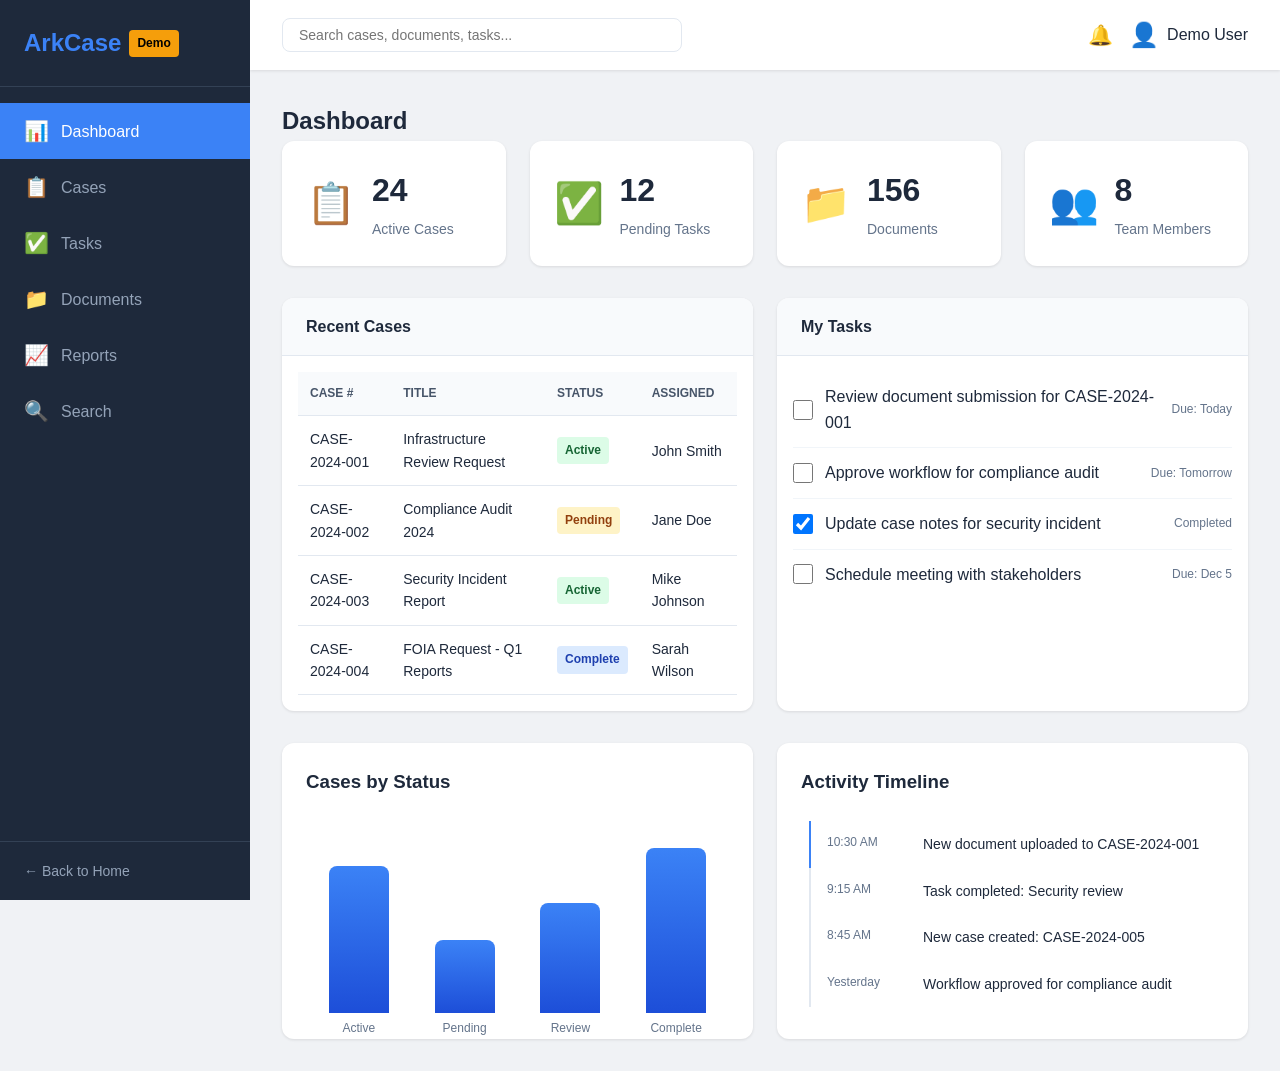
==== netlify-site/demo/index.html @ b44cf5bc "Add interactive demo dashboard, documentation, and enhanced functionality Co-authored-by: bruhdev129" ====
<!DOCTYPE html>
<html lang="en">
<head>
    <meta charset="UTF-8">
    <meta name="viewport" content="width=device-width, initial-scale=1.0">
    <meta name="description" content="ArkCase Demo - Interactive Case Management Dashboard">
    <title>ArkCase Demo - Dashboard</title>
    <link rel="stylesheet" href="../css/style.css">
    <link rel="stylesheet" href="../css/demo.css">
</head>
<body class="demo-body">
    <div class="demo-layout">
        <!-- Sidebar -->
        <aside class="demo-sidebar">
            <div class="sidebar-header">
                <h1>ArkCase</h1>
                <span class="demo-badge">Demo</span>
            </div>
            <nav class="sidebar-nav">
                <a href="#" class="nav-item active" data-section="dashboard">
                    <span class="nav-icon">📊</span>
                    <span>Dashboard</span>
                </a>
                <a href="#" class="nav-item" data-section="cases">
                    <span class="nav-icon">📋</span>
                    <span>Cases</span>
                </a>
                <a href="#" class="nav-item" data-section="tasks">
                    <span class="nav-icon">✅</span>
                    <span>Tasks</span>
                </a>
                <a href="#" class="nav-item" data-section="documents">
                    <span class="nav-icon">📁</span>
                    <span>Documents</span>
                </a>
                <a href="#" class="nav-item" data-section="reports">
                    <span class="nav-icon">📈</span>
                    <span>Reports</span>
                </a>
                <a href="#" class="nav-item" data-section="search">
                    <span class="nav-icon">🔍</span>
                    <span>Search</span>
                </a>
            </nav>
            <div class="sidebar-footer">
                <a href="../" class="back-link">← Back to Home</a>
            </div>
        </aside>

        <!-- Main Content -->
        <main class="demo-main">
            <header class="demo-header">
                <div class="header-search">
                    <input type="text" placeholder="Search cases, documents, tasks..." id="globalSearch">
                </div>
                <div class="header-user">
                    <span class="notification-icon">🔔</span>
                    <div class="user-menu">
                        <span class="user-avatar">👤</span>
                        <span class="user-name">Demo User</span>
                    </div>
                </div>
            </header>

            <div class="demo-content">
                <!-- Dashboard Section -->
                <section id="dashboard" class="content-section active">
                    <h2>Dashboard</h2>
                    <div class="dashboard-stats">
                        <div class="stat-card">
                            <div class="stat-icon">📋</div>
                            <div class="stat-info">
                                <span class="stat-value">24</span>
                                <span class="stat-label">Active Cases</span>
                            </div>
                        </div>
                        <div class="stat-card">
                            <div class="stat-icon">✅</div>
                            <div class="stat-info">
                                <span class="stat-value">12</span>
                                <span class="stat-label">Pending Tasks</span>
                            </div>
                        </div>
                        <div class="stat-card">
                            <div class="stat-icon">📁</div>
                            <div class="stat-info">
                                <span class="stat-value">156</span>
                                <span class="stat-label">Documents</span>
                            </div>
                        </div>
                        <div class="stat-card">
                            <div class="stat-icon">👥</div>
                            <div class="stat-info">
                                <span class="stat-value">8</span>
                                <span class="stat-label">Team Members</span>
                            </div>
                        </div>
                    </div>

                    <div class="dashboard-widgets">
                        <div class="widget">
                            <h3>Recent Cases</h3>
                            <div class="widget-content">
                                <table class="data-table">
                                    <thead>
                                        <tr>
                                            <th>Case #</th>
                                            <th>Title</th>
                                            <th>Status</th>
                                            <th>Assigned</th>
                                        </tr>
                                    </thead>
                                    <tbody>
                                        <tr>
                                            <td>CASE-2024-001</td>
                                            <td>Infrastructure Review Request</td>
                                            <td><span class="status status-active">Active</span></td>
                                            <td>John Smith</td>
                                        </tr>
                                        <tr>
                                            <td>CASE-2024-002</td>
                                            <td>Compliance Audit 2024</td>
                                            <td><span class="status status-pending">Pending</span></td>
                                            <td>Jane Doe</td>
                                        </tr>
                                        <tr>
                                            <td>CASE-2024-003</td>
                                            <td>Security Incident Report</td>
                                            <td><span class="status status-active">Active</span></td>
                                            <td>Mike Johnson</td>
                                        </tr>
                                        <tr>
                                            <td>CASE-2024-004</td>
                                            <td>FOIA Request - Q1 Reports</td>
                                            <td><span class="status status-complete">Complete</span></td>
                                            <td>Sarah Wilson</td>
                                        </tr>
                                    </tbody>
                                </table>
                            </div>
                        </div>

                        <div class="widget">
                            <h3>My Tasks</h3>
                            <div class="widget-content">
                                <ul class="task-list">
                                    <li class="task-item">
                                        <input type="checkbox" id="task1">
                                        <label for="task1">Review document submission for CASE-2024-001</label>
                                        <span class="task-due">Due: Today</span>
                                    </li>
                                    <li class="task-item">
                                        <input type="checkbox" id="task2">
                                        <label for="task2">Approve workflow for compliance audit</label>
                                        <span class="task-due">Due: Tomorrow</span>
                                    </li>
                                    <li class="task-item">
                                        <input type="checkbox" id="task3" checked>
                                        <label for="task3">Update case notes for security incident</label>
                                        <span class="task-due">Completed</span>
                                    </li>
                                    <li class="task-item">
                                        <input type="checkbox" id="task4">
                                        <label for="task4">Schedule meeting with stakeholders</label>
                                        <span class="task-due">Due: Dec 5</span>
                                    </li>
                                </ul>
                            </div>
                        </div>
                    </div>

                    <div class="dashboard-charts">
                        <div class="chart-widget">
                            <h3>Cases by Status</h3>
                            <div class="chart-placeholder">
                                <div class="bar-chart">
                                    <div class="bar" style="height: 80%;" title="Active: 24">
                                        <span class="bar-label">Active</span>
                                    </div>
                                    <div class="bar" style="height: 40%;" title="Pending: 12">
                                        <span class="bar-label">Pending</span>
                                    </div>
                                    <div class="bar" style="height: 60%;" title="Review: 18">
                                        <span class="bar-label">Review</span>
                                    </div>
                                    <div class="bar" style="height: 90%;" title="Complete: 45">
                                        <span class="bar-label">Complete</span>
                                    </div>
                                </div>
                            </div>
                        </div>
                        <div class="chart-widget">
                            <h3>Activity Timeline</h3>
                            <div class="timeline">
                                <div class="timeline-item">
                                    <span class="timeline-time">10:30 AM</span>
                                    <span class="timeline-event">New document uploaded to CASE-2024-001</span>
                                </div>
                                <div class="timeline-item">
                                    <span class="timeline-time">9:15 AM</span>
                                    <span class="timeline-event">Task completed: Security review</span>
                                </div>
                                <div class="timeline-item">
                                    <span class="timeline-time">8:45 AM</span>
                                    <span class="timeline-event">New case created: CASE-2024-005</span>
                                </div>
                                <div class="timeline-item">
                                    <span class="timeline-time">Yesterday</span>
                                    <span class="timeline-event">Workflow approved for compliance audit</span>
                                </div>
                            </div>
                        </div>
                    </div>
                </section>

                <!-- Cases Section -->
                <section id="cases" class="content-section">
                    <div class="section-header">
                        <h2>Cases</h2>
                        <button class="btn btn-primary" onclick="showModal('newCase')">+ New Case</button>
                    </div>
                    <div class="filters">
                        <select id="statusFilter">
                            <option value="">All Statuses</option>
                            <option value="active">Active</option>
                            <option value="pending">Pending</option>
                            <option value="complete">Complete</option>
                        </select>
                        <select id="assigneeFilter">
                            <option value="">All Assignees</option>
                            <option value="john">John Smith</option>
                            <option value="jane">Jane Doe</option>
                            <option value="mike">Mike Johnson</option>
                        </select>
                        <input type="date" id="dateFilter" placeholder="Filter by date">
                    </div>
                    <table class="data-table full-width">
                        <thead>
                            <tr>
                                <th>Case #</th>
                                <th>Title</th>
                                <th>Type</th>
                                <th>Status</th>
                                <th>Priority</th>
                                <th>Assigned To</th>
                                <th>Created</th>
                                <th>Actions</th>
                            </tr>
                        </thead>
                        <tbody>
                            <tr>
                                <td><a href="#" class="case-link">CASE-2024-001</a></td>
                                <td>Infrastructure Review Request</td>
                                <td>IT Request</td>
                                <td><span class="status status-active">Active</span></td>
                                <td><span class="priority priority-high">High</span></td>
                                <td>John Smith</td>
                                <td>Nov 15, 2024</td>
                                <td>
                                    <button class="btn-icon" title="View">👁️</button>
                                    <button class="btn-icon" title="Edit">✏️</button>
                                </td>
                            </tr>
                            <tr>
                                <td><a href="#" class="case-link">CASE-2024-002</a></td>
                                <td>Compliance Audit 2024</td>
                                <td>Audit</td>
                                <td><span class="status status-pending">Pending</span></td>
                                <td><span class="priority priority-medium">Medium</span></td>
                                <td>Jane Doe</td>
                                <td>Nov 18, 2024</td>
                                <td>
                                    <button class="btn-icon" title="View">👁️</button>
                                    <button class="btn-icon" title="Edit">✏️</button>
                                </td>
                            </tr>
                            <tr>
                                <td><a href="#" class="case-link">CASE-2024-003</a></td>
                                <td>Security Incident Report</td>
                                <td>Incident</td>
                                <td><span class="status status-active">Active</span></td>
                                <td><span class="priority priority-critical">Critical</span></td>
                                <td>Mike Johnson</td>
                                <td>Nov 20, 2024</td>
                                <td>
                                    <button class="btn-icon" title="View">👁️</button>
                                    <button class="btn-icon" title="Edit">✏️</button>
                                </td>
                            </tr>
                            <tr>
                                <td><a href="#" class="case-link">CASE-2024-004</a></td>
                                <td>FOIA Request - Q1 Reports</td>
                                <td>FOIA</td>
                                <td><span class="status status-complete">Complete</span></td>
                                <td><span class="priority priority-low">Low</span></td>
                                <td>Sarah Wilson</td>
                                <td>Nov 10, 2024</td>
                                <td>
                                    <button class="btn-icon" title="View">👁️</button>
                                    <button class="btn-icon" title="Edit">✏️</button>
                                </td>
                            </tr>
                            <tr>
                                <td><a href="#" class="case-link">CASE-2024-005</a></td>
                                <td>Budget Review Process</td>
                                <td>Finance</td>
                                <td><span class="status status-active">Active</span></td>
                                <td><span class="priority priority-medium">Medium</span></td>
                                <td>John Smith</td>
                                <td>Nov 25, 2024</td>
                                <td>
                                    <button class="btn-icon" title="View">👁️</button>
                                    <button class="btn-icon" title="Edit">✏️</button>
                                </td>
                            </tr>
                        </tbody>
                    </table>
                    <div class="pagination">
                        <button class="btn-pagination" disabled>&lt; Previous</button>
                        <span class="page-info">Page 1 of 3</span>
                        <button class="btn-pagination">Next &gt;</button>
                    </div>
                </section>

                <!-- Tasks Section -->
                <section id="tasks" class="content-section">
                    <div class="section-header">
                        <h2>Tasks</h2>
                        <button class="btn btn-primary" onclick="showModal('newTask')">+ New Task</button>
                    </div>
                    <div class="task-board">
                        <div class="task-column">
                            <h3>To Do</h3>
                            <div class="task-cards">
                                <div class="task-card" draggable="true">
                                    <div class="task-card-header">
                                        <span class="priority priority-high">High</span>
                                    </div>
                                    <h4>Review document submission</h4>
                                    <p>CASE-2024-001</p>
                                    <div class="task-card-footer">
                                        <span>Due: Today</span>
                                        <span class="assignee">👤 JS</span>
                                    </div>
                                </div>
                                <div class="task-card" draggable="true">
                                    <div class="task-card-header">
                                        <span class="priority priority-medium">Medium</span>
                                    </div>
                                    <h4>Approve workflow</h4>
                                    <p>CASE-2024-002</p>
                                    <div class="task-card-footer">
                                        <span>Due: Tomorrow</span>
                                        <span class="assignee">👤 JD</span>
                                    </div>
                                </div>
                            </div>
                        </div>
                        <div class="task-column">
                            <h3>In Progress</h3>
                            <div class="task-cards">
                                <div class="task-card" draggable="true">
                                    <div class="task-card-header">
                                        <span class="priority priority-critical">Critical</span>
                                    </div>
                                    <h4>Investigate security incident</h4>
                                    <p>CASE-2024-003</p>
                                    <div class="task-card-footer">
                                        <span>Due: Nov 30</span>
                                        <span class="assignee">👤 MJ</span>
                                    </div>
                                </div>
                            </div>
                        </div>
                        <div class="task-column">
                            <h3>Review</h3>
                            <div class="task-cards">
                                <div class="task-card" draggable="true">
                                    <div class="task-card-header">
                                        <span class="priority priority-low">Low</span>
                                    </div>
                                    <h4>Update documentation</h4>
                                    <p>CASE-2024-004</p>
                                    <div class="task-card-footer">
                                        <span>Due: Dec 5</span>
                                        <span class="assignee">👤 SW</span>
                                    </div>
                                </div>
                            </div>
                        </div>
                        <div class="task-column">
                            <h3>Done</h3>
                            <div class="task-cards">
                                <div class="task-card completed" draggable="true">
                                    <div class="task-card-header">
                                        <span class="priority priority-medium">Medium</span>
                                    </div>
                                    <h4>Initial case assessment</h4>
                                    <p>CASE-2024-001</p>
                                    <div class="task-card-footer">
                                        <span>Completed</span>
                                        <span class="assignee">👤 JS</span>
                                    </div>
                                </div>
                            </div>
                        </div>
                    </div>
                </section>

                <!-- Documents Section -->
                <section id="documents" class="content-section">
                    <div class="section-header">
                        <h2>Documents</h2>
                        <button class="btn btn-primary" onclick="showModal('uploadDoc')">📤 Upload</button>
                    </div>
                    <div class="document-browser">
                        <div class="folder-tree">
                            <h3>Folders</h3>
                            <ul class="tree">
                                <li class="folder open">
                                    <span>📁 Cases</span>
                                    <ul>
                                        <li class="folder">
                                            <span>📁 CASE-2024-001</span>
                                        </li>
                                        <li class="folder">
                                            <span>📁 CASE-2024-002</span>
                                        </li>
                                        <li class="folder">
                                            <span>📁 CASE-2024-003</span>
                                        </li>
                                    </ul>
                                </li>
                                <li class="folder">
                                    <span>📁 Templates</span>
                                </li>
                                <li class="folder">
                                    <span>📁 Reports</span>
                                </li>
                                <li class="folder">
                                    <span>📁 Archives</span>
                                </li>
                            </ul>
                        </div>
                        <div class="document-list">
                            <table class="data-table">
                                <thead>
                                    <tr>
                                        <th>Name</th>
                                        <th>Type</th>
                                        <th>Size</th>
                                        <th>Modified</th>
                                        <th>Actions</th>
                                    </tr>
                                </thead>
                                <tbody>
                                    <tr>
                                        <td>📄 Infrastructure_Review_Report.pdf</td>
                                        <td>PDF</td>
                                        <td>2.4 MB</td>
                                        <td>Nov 28, 2024</td>
                                        <td>
                                            <button class="btn-icon" title="Download">⬇️</button>
                                            <button class="btn-icon" title="Preview">👁️</button>
                                        </td>
                                    </tr>
                                    <tr>
                                        <td>📄 Compliance_Checklist.xlsx</td>
                                        <td>Excel</td>
                                        <td>156 KB</td>
                                        <td>Nov 25, 2024</td>
                                        <td>
                                            <button class="btn-icon" title="Download">⬇️</button>
                                            <button class="btn-icon" title="Preview">👁️</button>
                                        </td>
                                    </tr>
                                    <tr>
                                        <td>📄 Security_Incident_Notes.docx</td>
                                        <td>Word</td>
                                        <td>89 KB</td>
                                        <td>Nov 22, 2024</td>
                                        <td>
                                            <button class="btn-icon" title="Download">⬇️</button>
                                            <button class="btn-icon" title="Preview">👁️</button>
                                        </td>
                                    </tr>
                                    <tr>
                                        <td>📄 Meeting_Minutes_20241120.pdf</td>
                                        <td>PDF</td>
                                        <td>445 KB</td>
                                        <td>Nov 20, 2024</td>
                                        <td>
                                            <button class="btn-icon" title="Download">⬇️</button>
                                            <button class="btn-icon" title="Preview">👁️</button>
                                        </td>
                                    </tr>
                                </tbody>
                            </table>
                        </div>
                    </div>
                </section>

                <!-- Reports Section -->
                <section id="reports" class="content-section">
                    <div class="section-header">
                        <h2>Reports</h2>
                        <button class="btn btn-primary">📊 Generate Report</button>
                    </div>
                    <div class="reports-grid">
                        <div class="report-card">
                            <div class="report-icon">📊</div>
                            <h3>Case Summary Report</h3>
                            <p>Overview of all cases by status, type, and assignee</p>
                            <button class="btn btn-secondary">View Report</button>
                        </div>
                        <div class="report-card">
                            <div class="report-icon">📈</div>
                            <h3>Performance Metrics</h3>
                            <p>Team performance and case resolution statistics</p>
                            <button class="btn btn-secondary">View Report</button>
                        </div>
                        <div class="report-card">
                            <div class="report-icon">📉</div>
                            <h3>Workflow Analytics</h3>
                            <p>Workflow completion times and bottleneck analysis</p>
                            <button class="btn btn-secondary">View Report</button>
                        </div>
                        <div class="report-card">
                            <div class="report-icon">📋</div>
                            <h3>Compliance Report</h3>
                            <p>Audit trails and compliance status overview</p>
                            <button class="btn btn-secondary">View Report</button>
                        </div>
                    </div>
                </section>

                <!-- Search Section -->
                <section id="search" class="content-section">
                    <div class="section-header">
                        <h2>Advanced Search</h2>
                    </div>
                    <div class="search-form">
                        <div class="search-row">
                            <input type="text" placeholder="Enter search terms..." class="search-input-large" id="searchTerms">
                            <button class="btn btn-primary">🔍 Search</button>
                        </div>
                        <div class="search-filters">
                            <div class="filter-group">
                                <label>Search In:</label>
                                <label><input type="checkbox" checked> Cases</label>
                                <label><input type="checkbox" checked> Documents</label>
                                <label><input type="checkbox" checked> Tasks</label>
                                <label><input type="checkbox"> People</label>
                            </div>
                            <div class="filter-group">
                                <label>Date Range:</label>
                                <input type="date" id="searchDateFrom">
                                <span>to</span>
                                <input type="date" id="searchDateTo">
                            </div>
                        </div>
                    </div>
                    <div class="search-results">
                        <p class="search-hint">Enter search terms to find cases, documents, tasks, and more.</p>
                    </div>
                </section>
            </div>
        </main>
    </div>

    <!-- Modal -->
    <div id="modal" class="modal">
        <div class="modal-content">
            <div class="modal-header">
                <h3 id="modalTitle">New Case</h3>
                <button class="modal-close" onclick="closeModal()">&times;</button>
            </div>
            <div class="modal-body" id="modalBody">
                <!-- Dynamic content -->
            </div>
        </div>
    </div>

    <script src="../js/demo.js"></script>
</body>
</html>
---- netlify-site/css/style.css ----
/* ArkCase Demo Site Styles */

:root {
    --primary-color: #2563eb;
    --primary-dark: #1d4ed8;
    --secondary-color: #64748b;
    --text-color: #1e293b;
    --text-light: #64748b;
    --background: #ffffff;
    --background-alt: #f8fafc;
    --border-color: #e2e8f0;
    --success-color: #22c55e;
    --warning-color: #f59e0b;
}

* {
    margin: 0;
    padding: 0;
    box-sizing: border-box;
}

html {
    scroll-behavior: smooth;
}

body {
    font-family: -apple-system, BlinkMacSystemFont, 'Segoe UI', Roboto, Oxygen, Ubuntu, Cantarell, sans-serif;
    line-height: 1.6;
    color: var(--text-color);
    background: var(--background);
}

/* Header & Navigation */
.header {
    background: var(--background);
    border-bottom: 1px solid var(--border-color);
    position: sticky;
    top: 0;
    z-index: 100;
}

.nav {
    max-width: 1200px;
    margin: 0 auto;
    padding: 1rem 2rem;
    display: flex;
    justify-content: space-between;
    align-items: center;
}

.nav-brand h1 {
    font-size: 1.5rem;
    color: var(--primary-color);
}

.nav-links {
    display: flex;
    list-style: none;
    gap: 2rem;
}

.nav-links a {
    text-decoration: none;
    color: var(--text-color);
    font-weight: 500;
    transition: color 0.3s;
}

.nav-links a:hover {
    color: var(--primary-color);
}

/* Hero Section */
.hero {
    background: linear-gradient(135deg, #1e3a8a 0%, #3b82f6 100%);
    color: white;
    padding: 6rem 2rem;
    text-align: center;
}

.hero-content {
    max-width: 800px;
    margin: 0 auto;
}

.hero h2 {
    font-size: 2.5rem;
    margin-bottom: 1rem;
}

.hero p {
    font-size: 1.25rem;
    margin-bottom: 2rem;
    opacity: 0.9;
}

.hero-buttons {
    display: flex;
    gap: 1rem;
    justify-content: center;
    flex-wrap: wrap;
}

/* Buttons */
.btn {
    display: inline-block;
    padding: 0.75rem 1.5rem;
    border-radius: 0.5rem;
    text-decoration: none;
    font-weight: 600;
    transition: all 0.3s;
    cursor: pointer;
    border: none;
}

.btn-primary {
    background: white;
    color: var(--primary-color);
}

.btn-primary:hover {
    background: var(--background-alt);
    transform: translateY(-2px);
}

.btn-secondary {
    background: transparent;
    color: white;
    border: 2px solid white;
}

.btn-secondary:hover {
    background: rgba(255, 255, 255, 0.1);
}

/* Features Section */
.features {
    padding: 5rem 2rem;
    background: var(--background-alt);
}

.features h2 {
    text-align: center;
    font-size: 2rem;
    margin-bottom: 3rem;
}

.features-grid {
    display: grid;
    grid-template-columns: repeat(auto-fit, minmax(300px, 1fr));
    gap: 2rem;
    max-width: 1200px;
    margin: 0 auto;
}

.feature-card {
    background: var(--background);
    padding: 2rem;
    border-radius: 1rem;
    box-shadow: 0 4px 6px -1px rgba(0, 0, 0, 0.1);
    transition: transform 0.3s;
}

.feature-card:hover {
    transform: translateY(-5px);
}

.feature-icon {
    font-size: 2.5rem;
    margin-bottom: 1rem;
}

.feature-card h3 {
    font-size: 1.25rem;
    margin-bottom: 0.5rem;
    color: var(--text-color);
}

.feature-card p {
    color: var(--text-light);
}

/* Architecture Section */
.architecture {
    padding: 5rem 2rem;
}

.architecture h2 {
    text-align: center;
    font-size: 2rem;
    margin-bottom: 2rem;
}

.architecture-content {
    max-width: 800px;
    margin: 0 auto;
}

.tech-list {
    list-style: none;
    padding: 0;
}

.tech-list li {
    padding: 0.75rem 0;
    border-bottom: 1px solid var(--border-color);
}

.tech-list li:last-child {
    border-bottom: none;
}

/* Get Started Section */
.get-started {
    padding: 5rem 2rem;
    background: var(--background-alt);
}

.get-started h2 {
    text-align: center;
    font-size: 2rem;
    margin-bottom: 2rem;
}

.get-started-content {
    max-width: 900px;
    margin: 0 auto;
}

.info-box {
    background: #fef3c7;
    border: 1px solid #f59e0b;
    border-radius: 0.5rem;
    padding: 1.5rem;
    margin-bottom: 2rem;
}

.info-box h3 {
    color: #92400e;
    margin-bottom: 0.5rem;
}

.info-box ul {
    margin-left: 1.5rem;
    color: #78350f;
}

.setup-steps {
    background: var(--background);
    padding: 2rem;
    border-radius: 1rem;
    box-shadow: 0 4px 6px -1px rgba(0, 0, 0, 0.1);
}

.setup-steps h3 {
    margin-bottom: 1.5rem;
}

.step {
    margin-bottom: 2rem;
    padding-bottom: 2rem;
    border-bottom: 1px solid var(--border-color);
}

.step:last-child {
    margin-bottom: 0;
    padding-bottom: 0;
    border-bottom: none;
}

.step h4 {
    color: var(--primary-color);
    margin-bottom: 0.5rem;
}

pre {
    background: #1e293b;
    color: #e2e8f0;
    padding: 1rem;
    border-radius: 0.5rem;
    overflow-x: auto;
    margin-top: 1rem;
}

code {
    font-family: 'Fira Code', 'Monaco', 'Consolas', 'Courier New', Courier, monospace;
    font-size: 0.9rem;
}

/* Footer */
.footer {
    background: #1e293b;
    color: white;
    padding: 3rem 2rem 1rem;
}

.footer-content {
    max-width: 1200px;
    margin: 0 auto;
    display: grid;
    grid-template-columns: repeat(auto-fit, minmax(200px, 1fr));
    gap: 2rem;
}

.footer-section h4 {
    margin-bottom: 1rem;
    color: var(--primary-color);
}

.footer-section ul {
    list-style: none;
}

.footer-section ul li {
    margin-bottom: 0.5rem;
}

.footer-section a {
    color: #94a3b8;
    text-decoration: none;
    transition: color 0.3s;
}

.footer-section a:hover {
    color: white;
}

.footer-bottom {
    text-align: center;
    margin-top: 2rem;
    padding-top: 2rem;
    border-top: 1px solid #334155;
    color: #64748b;
}

/* Responsive Design */
@media (max-width: 768px) {
    .nav {
        flex-direction: column;
        gap: 1rem;
    }

    .nav-links {
        flex-wrap: wrap;
        justify-content: center;
        gap: 1rem;
    }

    .hero h2 {
        font-size: 1.75rem;
    }

    .hero p {
        font-size: 1rem;
    }

    .features-grid {
        grid-template-columns: 1fr;
    }
}
---- netlify-site/css/demo.css ----
/* Demo Dashboard Styles */

.demo-body {
    margin: 0;
    padding: 0;
    background: #f0f2f5;
}

.demo-layout {
    display: flex;
    min-height: 100vh;
}

/* Sidebar */
.demo-sidebar {
    width: 250px;
    background: #1e293b;
    color: white;
    display: flex;
    flex-direction: column;
    position: fixed;
    height: 100vh;
    z-index: 100;
}

.sidebar-header {
    padding: 1.5rem;
    display: flex;
    align-items: center;
    gap: 0.5rem;
    border-bottom: 1px solid #334155;
}

.sidebar-header h1 {
    font-size: 1.5rem;
    margin: 0;
    color: #3b82f6;
}

.demo-badge {
    background: #f59e0b;
    color: #000;
    padding: 0.25rem 0.5rem;
    border-radius: 0.25rem;
    font-size: 0.75rem;
    font-weight: 600;
}

.sidebar-nav {
    flex: 1;
    padding: 1rem 0;
}

.nav-item {
    display: flex;
    align-items: center;
    gap: 0.75rem;
    padding: 0.75rem 1.5rem;
    color: #94a3b8;
    text-decoration: none;
    transition: all 0.2s;
}

.nav-item:hover {
    background: #334155;
    color: white;
}

.nav-item.active {
    background: #3b82f6;
    color: white;
}

.nav-icon {
    font-size: 1.25rem;
}

.sidebar-footer {
    padding: 1rem 1.5rem;
    border-top: 1px solid #334155;
}

.back-link {
    color: #94a3b8;
    text-decoration: none;
    font-size: 0.875rem;
}

.back-link:hover {
    color: white;
}

/* Main Content */
.demo-main {
    flex: 1;
    margin-left: 250px;
    display: flex;
    flex-direction: column;
}

.demo-header {
    background: white;
    padding: 1rem 2rem;
    display: flex;
    justify-content: space-between;
    align-items: center;
    box-shadow: 0 1px 3px rgba(0, 0, 0, 0.1);
    position: sticky;
    top: 0;
    z-index: 50;
}

.header-search input {
    width: 400px;
    padding: 0.5rem 1rem;
    border: 1px solid #e2e8f0;
    border-radius: 0.5rem;
    font-size: 0.875rem;
}

.header-user {
    display: flex;
    align-items: center;
    gap: 1rem;
}

.notification-icon {
    font-size: 1.25rem;
    cursor: pointer;
}

.user-menu {
    display: flex;
    align-items: center;
    gap: 0.5rem;
    cursor: pointer;
}

.user-avatar {
    font-size: 1.5rem;
}

.demo-content {
    padding: 2rem;
    flex: 1;
}

/* Content Sections */
.content-section {
    display: none;
}

.content-section.active {
    display: block;
}

.section-header {
    display: flex;
    justify-content: space-between;
    align-items: center;
    margin-bottom: 1.5rem;
}

.section-header h2 {
    margin: 0;
    color: #1e293b;
}

/* Dashboard Stats */
.dashboard-stats {
    display: grid;
    grid-template-columns: repeat(auto-fit, minmax(200px, 1fr));
    gap: 1.5rem;
    margin-bottom: 2rem;
}

.stat-card {
    background: white;
    padding: 1.5rem;
    border-radius: 0.75rem;
    display: flex;
    align-items: center;
    gap: 1rem;
    box-shadow: 0 1px 3px rgba(0, 0, 0, 0.1);
}

.stat-icon {
    font-size: 2.5rem;
}

.stat-value {
    display: block;
    font-size: 2rem;
    font-weight: 700;
    color: #1e293b;
}

.stat-label {
    color: #64748b;
    font-size: 0.875rem;
}

/* Widgets */
.dashboard-widgets {
    display: grid;
    grid-template-columns: repeat(auto-fit, minmax(400px, 1fr));
    gap: 1.5rem;
    margin-bottom: 2rem;
}

.widget {
    background: white;
    border-radius: 0.75rem;
    box-shadow: 0 1px 3px rgba(0, 0, 0, 0.1);
    overflow: hidden;
}

.widget h3 {
    padding: 1rem 1.5rem;
    margin: 0;
    background: #f8fafc;
    border-bottom: 1px solid #e2e8f0;
    font-size: 1rem;
    color: #1e293b;
}

.widget-content {
    padding: 1rem;
}

/* Data Tables */
.data-table {
    width: 100%;
    border-collapse: collapse;
}

.data-table th,
.data-table td {
    padding: 0.75rem;
    text-align: left;
    border-bottom: 1px solid #e2e8f0;
}

.data-table th {
    background: #f8fafc;
    font-weight: 600;
    color: #475569;
    font-size: 0.75rem;
    text-transform: uppercase;
}

.data-table td {
    color: #1e293b;
    font-size: 0.875rem;
}

.data-table tr:hover {
    background: #f8fafc;
}

.full-width {
    width: 100%;
}

/* Status Badges */
.status {
    display: inline-block;
    padding: 0.25rem 0.5rem;
    border-radius: 0.25rem;
    font-size: 0.75rem;
    font-weight: 600;
}

.status-active {
    background: #dcfce7;
    color: #166534;
}

.status-pending {
    background: #fef3c7;
    color: #92400e;
}

.status-complete {
    background: #dbeafe;
    color: #1e40af;
}

/* Priority Badges */
.priority {
    display: inline-block;
    padding: 0.25rem 0.5rem;
    border-radius: 0.25rem;
    font-size: 0.75rem;
    font-weight: 600;
}

.priority-critical {
    background: #fee2e2;
    color: #991b1b;
}

.priority-high {
    background: #ffedd5;
    color: #9a3412;
}

.priority-medium {
    background: #fef3c7;
    color: #92400e;
}

.priority-low {
    background: #f0fdf4;
    color: #166534;
}

/* Task List */
.task-list {
    list-style: none;
    padding: 0;
    margin: 0;
}

.task-item {
    display: flex;
    align-items: center;
    gap: 0.75rem;
    padding: 0.75rem 0;
    border-bottom: 1px solid #f1f5f9;
}

.task-item:last-child {
    border-bottom: none;
}

.task-item input[type="checkbox"] {
    width: 1.25rem;
    height: 1.25rem;
}

.task-item label {
    flex: 1;
    color: #1e293b;
}

.task-due {
    font-size: 0.75rem;
    color: #64748b;
}

/* Charts */
.dashboard-charts {
    display: grid;
    grid-template-columns: repeat(auto-fit, minmax(400px, 1fr));
    gap: 1.5rem;
}

.chart-widget {
    background: white;
    border-radius: 0.75rem;
    box-shadow: 0 1px 3px rgba(0, 0, 0, 0.1);
    padding: 1.5rem;
}

.chart-widget h3 {
    margin: 0 0 1rem;
    color: #1e293b;
}

.bar-chart {
    display: flex;
    align-items: flex-end;
    justify-content: space-around;
    height: 200px;
    padding-top: 1rem;
}

.bar {
    width: 60px;
    background: linear-gradient(180deg, #3b82f6 0%, #1d4ed8 100%);
    border-radius: 0.5rem 0.5rem 0 0;
    position: relative;
    transition: height 0.3s;
}

.bar:hover {
    opacity: 0.8;
}

.bar-label {
    position: absolute;
    bottom: -25px;
    left: 50%;
    transform: translateX(-50%);
    font-size: 0.75rem;
    color: #64748b;
    white-space: nowrap;
}

/* Timeline */
.timeline {
    padding: 0.5rem 0;
}

.timeline-item {
    display: flex;
    gap: 1rem;
    padding: 0.75rem 0;
    border-left: 2px solid #e2e8f0;
    padding-left: 1rem;
    margin-left: 0.5rem;
}

.timeline-item:first-child {
    border-color: #3b82f6;
}

.timeline-time {
    color: #64748b;
    font-size: 0.75rem;
    min-width: 80px;
}

.timeline-event {
    color: #1e293b;
    font-size: 0.875rem;
}

/* Filters */
.filters {
    display: flex;
    gap: 1rem;
    margin-bottom: 1.5rem;
}

.filters select,
.filters input {
    padding: 0.5rem 1rem;
    border: 1px solid #e2e8f0;
    border-radius: 0.5rem;
    font-size: 0.875rem;
}

/* Pagination */
.pagination {
    display: flex;
    justify-content: center;
    align-items: center;
    gap: 1rem;
    margin-top: 1.5rem;
}

.btn-pagination {
    padding: 0.5rem 1rem;
    border: 1px solid #e2e8f0;
    background: white;
    border-radius: 0.5rem;
    cursor: pointer;
}

.btn-pagination:disabled {
    opacity: 0.5;
    cursor: not-allowed;
}

.page-info {
    color: #64748b;
    font-size: 0.875rem;
}

/* Task Board */
.task-board {
    display: grid;
    grid-template-columns: repeat(4, 1fr);
    gap: 1.5rem;
}

.task-column {
    background: #f1f5f9;
    border-radius: 0.75rem;
    padding: 1rem;
    min-height: 400px;
}

.task-column h3 {
    margin: 0 0 1rem;
    font-size: 0.875rem;
    color: #475569;
    text-transform: uppercase;
}

.task-cards {
    display: flex;
    flex-direction: column;
    gap: 0.75rem;
}

.task-card {
    background: white;
    border-radius: 0.5rem;
    padding: 1rem;
    box-shadow: 0 1px 3px rgba(0, 0, 0, 0.1);
    cursor: grab;
}

.task-card.completed {
    opacity: 0.6;
}

.task-card h4 {
    margin: 0.5rem 0;
    font-size: 0.875rem;
    color: #1e293b;
}

.task-card p {
    margin: 0;
    font-size: 0.75rem;
    color: #64748b;
}

.task-card-header {
    display: flex;
    justify-content: flex-end;
}

.task-card-footer {
    display: flex;
    justify-content: space-between;
    margin-top: 0.75rem;
    font-size: 0.75rem;
    color: #64748b;
}

.assignee {
    background: #e2e8f0;
    padding: 0.25rem 0.5rem;
    border-radius: 0.25rem;
}

/* Document Browser */
.document-browser {
    display: grid;
    grid-template-columns: 250px 1fr;
    gap: 1.5rem;
    background: white;
    border-radius: 0.75rem;
    box-shadow: 0 1px 3px rgba(0, 0, 0, 0.1);
    overflow: hidden;
}

.folder-tree {
    background: #f8fafc;
    padding: 1rem;
    border-right: 1px solid #e2e8f0;
}

.folder-tree h3 {
    margin: 0 0 1rem;
    font-size: 0.875rem;
    color: #475569;
}

.tree {
    list-style: none;
    padding: 0;
    margin: 0;
}

.tree ul {
    list-style: none;
    padding-left: 1.5rem;
    margin: 0;
}

.folder {
    padding: 0.5rem 0;
    cursor: pointer;
}

.folder span {
    display: block;
    padding: 0.25rem 0.5rem;
    border-radius: 0.25rem;
}

.folder span:hover {
    background: #e2e8f0;
}

.document-list {
    padding: 1rem;
}

/* Reports Grid */
.reports-grid {
    display: grid;
    grid-template-columns: repeat(auto-fit, minmax(280px, 1fr));
    gap: 1.5rem;
}

.report-card {
    background: white;
    border-radius: 0.75rem;
    padding: 2rem;
    box-shadow: 0 1px 3px rgba(0, 0, 0, 0.1);
    text-align: center;
}

.report-icon {
    font-size: 3rem;
    margin-bottom: 1rem;
}

.report-card h3 {
    margin: 0 0 0.5rem;
    color: #1e293b;
}

.report-card p {
    color: #64748b;
    margin-bottom: 1.5rem;
}

/* Search */
.search-form {
    background: white;
    padding: 1.5rem;
    border-radius: 0.75rem;
    box-shadow: 0 1px 3px rgba(0, 0, 0, 0.1);
    margin-bottom: 1.5rem;
}

.search-row {
    display: flex;
    gap: 1rem;
    margin-bottom: 1rem;
}

.search-input-large {
    flex: 1;
    padding: 0.75rem 1rem;
    border: 1px solid #e2e8f0;
    border-radius: 0.5rem;
    font-size: 1rem;
}

.search-filters {
    display: flex;
    flex-wrap: wrap;
    gap: 2rem;
}

.filter-group {
    display: flex;
    align-items: center;
    gap: 0.75rem;
}

.filter-group label {
    display: flex;
    align-items: center;
    gap: 0.25rem;
    color: #475569;
    font-size: 0.875rem;
}

.search-results {
    background: white;
    padding: 2rem;
    border-radius: 0.75rem;
    box-shadow: 0 1px 3px rgba(0, 0, 0, 0.1);
}

.search-hint {
    color: #64748b;
    text-align: center;
}

/* Modal */
.modal {
    display: none;
    position: fixed;
    top: 0;
    left: 0;
    width: 100%;
    height: 100%;
    background: rgba(0, 0, 0, 0.5);
    z-index: 1000;
    justify-content: center;
    align-items: center;
}

.modal.active {
    display: flex;
}

.modal-content {
    background: white;
    border-radius: 0.75rem;
    width: 90%;
    max-width: 500px;
    max-height: 90vh;
    overflow: auto;
}

.modal-header {
    display: flex;
    justify-content: space-between;
    align-items: center;
    padding: 1rem 1.5rem;
    border-bottom: 1px solid #e2e8f0;
}

.modal-header h3 {
    margin: 0;
}

.modal-close {
    background: none;
    border: none;
    font-size: 1.5rem;
    cursor: pointer;
    color: #64748b;
}

.modal-body {
    padding: 1.5rem;
}

/* Buttons */
.btn-icon {
    background: none;
    border: none;
    cursor: pointer;
    padding: 0.25rem;
    font-size: 1rem;
}

.case-link {
    color: #3b82f6;
    text-decoration: none;
}

.case-link:hover {
    text-decoration: underline;
}

/* Responsive */
@media (max-width: 1024px) {
    .task-board {
        grid-template-columns: repeat(2, 1fr);
    }
}

@media (max-width: 768px) {
    .demo-sidebar {
        width: 60px;
    }

    .sidebar-header h1,
    .nav-item span:not(.nav-icon),
    .sidebar-footer {
        display: none;
    }

    .demo-main {
        margin-left: 60px;
    }

    .header-search input {
        width: 200px;
    }

    .dashboard-widgets,
    .dashboard-charts {
        grid-template-columns: 1fr;
    }

    .task-board {
        grid-template-columns: 1fr;
    }

    .document-browser {
        grid-template-columns: 1fr;
    }

    .folder-tree {
        display: none;
    }
}
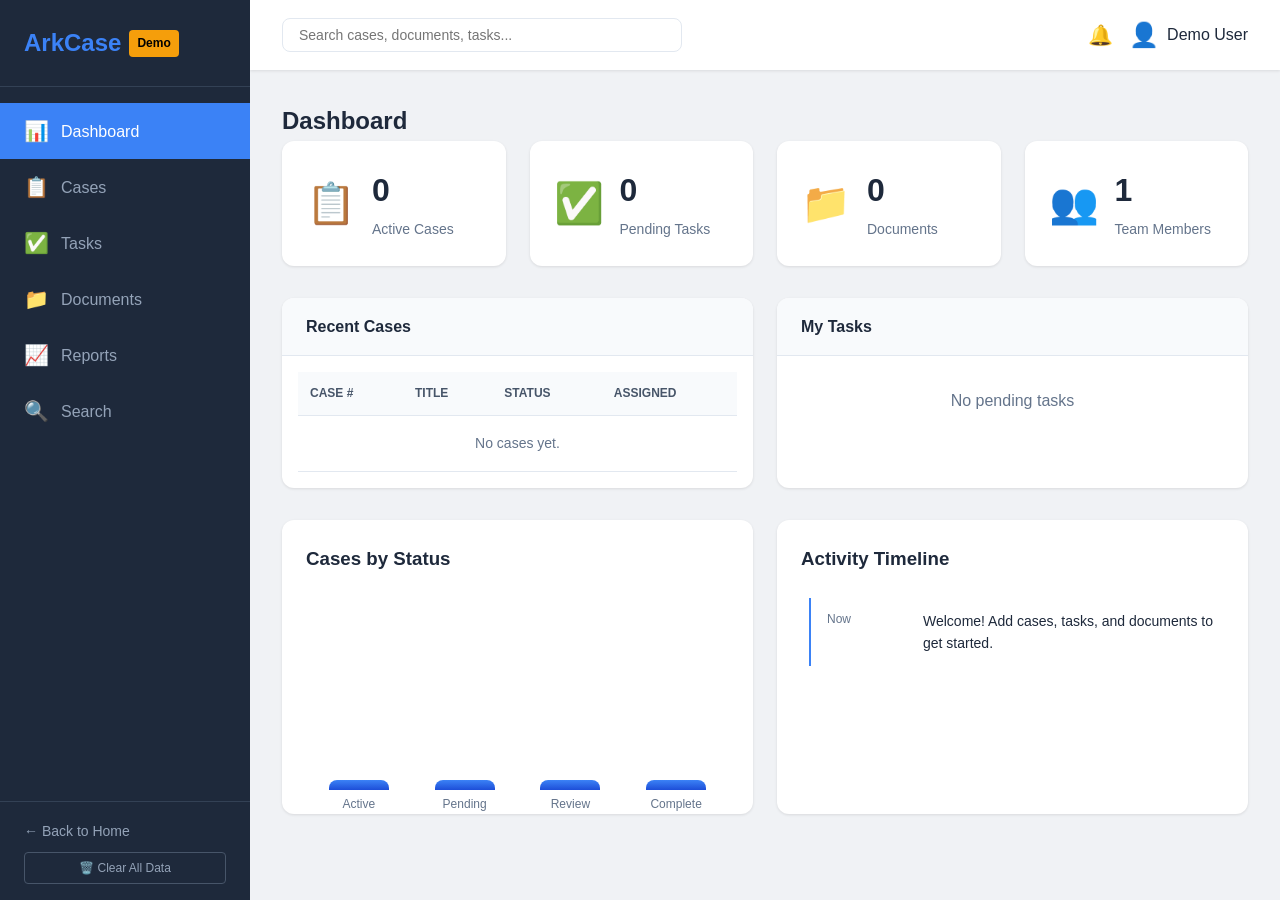
==== commit c57951f9: "Add localStorage persistence for custom data entry Co-authored-by: bruhdev1290 <80482198+bruhdev1290" ====
--- a/netlify-site/demo/index.html
+++ b/netlify-site/demo/index.html
@@ -70,28 +70,28 @@
                         <div class="stat-card">
                             <div class="stat-icon">📋</div>
                             <div class="stat-info">
-                                <span class="stat-value">24</span>
+                                <span class="stat-value">0</span>
                                 <span class="stat-label">Active Cases</span>
                             </div>
                         </div>
                         <div class="stat-card">
                             <div class="stat-icon">✅</div>
                             <div class="stat-info">
-                                <span class="stat-value">12</span>
+                                <span class="stat-value">0</span>
                                 <span class="stat-label">Pending Tasks</span>
                             </div>
                         </div>
                         <div class="stat-card">
                             <div class="stat-icon">📁</div>
                             <div class="stat-info">
-                                <span class="stat-value">156</span>
+                                <span class="stat-value">0</span>
                                 <span class="stat-label">Documents</span>
                             </div>
                         </div>
                         <div class="stat-card">
                             <div class="stat-icon">👥</div>
                             <div class="stat-info">
-                                <span class="stat-value">8</span>
+                                <span class="stat-value">1</span>
                                 <span class="stat-label">Team Members</span>
                             </div>
                         </div>
@@ -111,30 +111,7 @@
                                         </tr>
                                     </thead>
                                     <tbody>
-                                        <tr>
-                                            <td>CASE-2024-001</td>
-                                            <td>Infrastructure Review Request</td>
-                                            <td><span class="status status-active">Active</span></td>
-                                            <td>John Smith</td>
-                                        </tr>
-                                        <tr>
-                                            <td>CASE-2024-002</td>
-                                            <td>Compliance Audit 2024</td>
-                                            <td><span class="status status-pending">Pending</span></td>
-                                            <td>Jane Doe</td>
-                                        </tr>
-                                        <tr>
-                                            <td>CASE-2024-003</td>
-                                            <td>Security Incident Report</td>
-                                            <td><span class="status status-active">Active</span></td>
-                                            <td>Mike Johnson</td>
-                                        </tr>
-                                        <tr>
-                                            <td>CASE-2024-004</td>
-                                            <td>FOIA Request - Q1 Reports</td>
-                                            <td><span class="status status-complete">Complete</span></td>
-                                            <td>Sarah Wilson</td>
-                                        </tr>
+                                        <!-- Populated by JavaScript from localStorage -->
                                     </tbody>
                                 </table>
                             </div>
@@ -144,26 +121,7 @@
                             <h3>My Tasks</h3>
                             <div class="widget-content">
                                 <ul class="task-list">
-                                    <li class="task-item">
-                                        <input type="checkbox" id="task1">
-                                        <label for="task1">Review document submission for CASE-2024-001</label>
-                                        <span class="task-due">Due: Today</span>
-                                    </li>
-                                    <li class="task-item">
-                                        <input type="checkbox" id="task2">
-                                        <label for="task2">Approve workflow for compliance audit</label>
-                                        <span class="task-due">Due: Tomorrow</span>
-                                    </li>
-                                    <li class="task-item">
-                                        <input type="checkbox" id="task3" checked>
-                                        <label for="task3">Update case notes for security incident</label>
-                                        <span class="task-due">Completed</span>
-                                    </li>
-                                    <li class="task-item">
-                                        <input type="checkbox" id="task4">
-                                        <label for="task4">Schedule meeting with stakeholders</label>
-                                        <span class="task-due">Due: Dec 5</span>
-                                    </li>
+                                    <!-- Populated by JavaScript from localStorage -->
                                 </ul>
                             </div>
                         </div>
@@ -174,16 +132,16 @@
                             <h3>Cases by Status</h3>
                             <div class="chart-placeholder">
                                 <div class="bar-chart">
-                                    <div class="bar" style="height: 80%;" title="Active: 24">
+                                    <div class="bar" style="height: 5%;" title="Active: 0">
                                         <span class="bar-label">Active</span>
                                     </div>
-                                    <div class="bar" style="height: 40%;" title="Pending: 12">
+                                    <div class="bar" style="height: 5%;" title="Pending: 0">
                                         <span class="bar-label">Pending</span>
                                     </div>
-                                    <div class="bar" style="height: 60%;" title="Review: 18">
+                                    <div class="bar" style="height: 5%;" title="Review: 0">
                                         <span class="bar-label">Review</span>
                                     </div>
-                                    <div class="bar" style="height: 90%;" title="Complete: 45">
+                                    <div class="bar" style="height: 5%;" title="Complete: 0">
                                         <span class="bar-label">Complete</span>
                                     </div>
                                 </div>
@@ -193,20 +151,8 @@
                             <h3>Activity Timeline</h3>
                             <div class="timeline">
                                 <div class="timeline-item">
-                                    <span class="timeline-time">10:30 AM</span>
-                                    <span class="timeline-event">New document uploaded to CASE-2024-001</span>
-                                </div>
-                                <div class="timeline-item">
-                                    <span class="timeline-time">9:15 AM</span>
-                                    <span class="timeline-event">Task completed: Security review</span>
-                                </div>
-                                <div class="timeline-item">
-                                    <span class="timeline-time">8:45 AM</span>
-                                    <span class="timeline-event">New case created: CASE-2024-005</span>
-                                </div>
-                                <div class="timeline-item">
-                                    <span class="timeline-time">Yesterday</span>
-                                    <span class="timeline-event">Workflow approved for compliance audit</span>
+                                    <span class="timeline-time">Now</span>
+                                    <span class="timeline-event">Welcome! Add cases, tasks, and documents to get started.</span>
                                 </div>
                             </div>
                         </div>
@@ -224,13 +170,11 @@
                             <option value="">All Statuses</option>
                             <option value="active">Active</option>
                             <option value="pending">Pending</option>
+                            <option value="review">Review</option>
                             <option value="complete">Complete</option>
                         </select>
                         <select id="assigneeFilter">
                             <option value="">All Assignees</option>
-                            <option value="john">John Smith</option>
-                            <option value="jane">Jane Doe</option>
-                            <option value="mike">Mike Johnson</option>
                         </select>
                         <input type="date" id="dateFilter" placeholder="Filter by date">
                     </div>
@@ -248,77 +192,13 @@
                             </tr>
                         </thead>
                         <tbody>
-                            <tr>
-                                <td><a href="#" class="case-link">CASE-2024-001</a></td>
-                                <td>Infrastructure Review Request</td>
-                                <td>IT Request</td>
-                                <td><span class="status status-active">Active</span></td>
-                                <td><span class="priority priority-high">High</span></td>
-                                <td>John Smith</td>
-                                <td>Nov 15, 2024</td>
-                                <td>
-                                    <button class="btn-icon" title="View">👁️</button>
-                                    <button class="btn-icon" title="Edit">✏️</button>
-                                </td>
-                            </tr>
-                            <tr>
-                                <td><a href="#" class="case-link">CASE-2024-002</a></td>
-                                <td>Compliance Audit 2024</td>
-                                <td>Audit</td>
-                                <td><span class="status status-pending">Pending</span></td>
-                                <td><span class="priority priority-medium">Medium</span></td>
-                                <td>Jane Doe</td>
-                                <td>Nov 18, 2024</td>
-                                <td>
-                                    <button class="btn-icon" title="View">👁️</button>
-                                    <button class="btn-icon" title="Edit">✏️</button>
-                                </td>
-                            </tr>
-                            <tr>
-                                <td><a href="#" class="case-link">CASE-2024-003</a></td>
-                                <td>Security Incident Report</td>
-                                <td>Incident</td>
-                                <td><span class="status status-active">Active</span></td>
-                                <td><span class="priority priority-critical">Critical</span></td>
-                                <td>Mike Johnson</td>
-                                <td>Nov 20, 2024</td>
-                                <td>
-                                    <button class="btn-icon" title="View">👁️</button>
-                                    <button class="btn-icon" title="Edit">✏️</button>
-                                </td>
-                            </tr>
-                            <tr>
-                                <td><a href="#" class="case-link">CASE-2024-004</a></td>
-                                <td>FOIA Request - Q1 Reports</td>
-                                <td>FOIA</td>
-                                <td><span class="status status-complete">Complete</span></td>
-                                <td><span class="priority priority-low">Low</span></td>
-                                <td>Sarah Wilson</td>
-                                <td>Nov 10, 2024</td>
-                                <td>
-                                    <button class="btn-icon" title="View">👁️</button>
-                                    <button class="btn-icon" title="Edit">✏️</button>
-                                </td>
-                            </tr>
-                            <tr>
-                                <td><a href="#" class="case-link">CASE-2024-005</a></td>
-                                <td>Budget Review Process</td>
-                                <td>Finance</td>
-                                <td><span class="status status-active">Active</span></td>
-                                <td><span class="priority priority-medium">Medium</span></td>
-                                <td>John Smith</td>
-                                <td>Nov 25, 2024</td>
-                                <td>
-                                    <button class="btn-icon" title="View">👁️</button>
-                                    <button class="btn-icon" title="Edit">✏️</button>
-                                </td>
-                            </tr>
+                            <!-- Populated by JavaScript from localStorage -->
                         </tbody>
                     </table>
                     <div class="pagination">
                         <button class="btn-pagination" disabled>&lt; Previous</button>
-                        <span class="page-info">Page 1 of 3</span>
-                        <button class="btn-pagination">Next &gt;</button>
+                        <span class="page-info">Page 1 of 1</span>
+                        <button class="btn-pagination" disabled>Next &gt;</button>
                     </div>
                 </section>
 
@@ -332,76 +212,25 @@
                         <div class="task-column">
                             <h3>To Do</h3>
                             <div class="task-cards">
-                                <div class="task-card" draggable="true">
-                                    <div class="task-card-header">
-                                        <span class="priority priority-high">High</span>
-                                    </div>
-                                    <h4>Review document submission</h4>
-                                    <p>CASE-2024-001</p>
-                                    <div class="task-card-footer">
-                                        <span>Due: Today</span>
-                                        <span class="assignee">👤 JS</span>
-                                    </div>
-                                </div>
-                                <div class="task-card" draggable="true">
-                                    <div class="task-card-header">
-                                        <span class="priority priority-medium">Medium</span>
-                                    </div>
-                                    <h4>Approve workflow</h4>
-                                    <p>CASE-2024-002</p>
-                                    <div class="task-card-footer">
-                                        <span>Due: Tomorrow</span>
-                                        <span class="assignee">👤 JD</span>
-                                    </div>
-                                </div>
+                                <!-- Populated by JavaScript from localStorage -->
                             </div>
                         </div>
                         <div class="task-column">
                             <h3>In Progress</h3>
                             <div class="task-cards">
-                                <div class="task-card" draggable="true">
-                                    <div class="task-card-header">
-                                        <span class="priority priority-critical">Critical</span>
-                                    </div>
-                                    <h4>Investigate security incident</h4>
-                                    <p>CASE-2024-003</p>
-                                    <div class="task-card-footer">
-                                        <span>Due: Nov 30</span>
-                                        <span class="assignee">👤 MJ</span>
-                                    </div>
-                                </div>
+                                <!-- Populated by JavaScript from localStorage -->
                             </div>
                         </div>
                         <div class="task-column">
                             <h3>Review</h3>
                             <div class="task-cards">
-                                <div class="task-card" draggable="true">
-                                    <div class="task-card-header">
-                                        <span class="priority priority-low">Low</span>
-                                    </div>
-                                    <h4>Update documentation</h4>
-                                    <p>CASE-2024-004</p>
-                                    <div class="task-card-footer">
-                                        <span>Due: Dec 5</span>
-                                        <span class="assignee">👤 SW</span>
-                                    </div>
-                                </div>
+                                <!-- Populated by JavaScript from localStorage -->
                             </div>
                         </div>
                         <div class="task-column">
                             <h3>Done</h3>
                             <div class="task-cards">
-                                <div class="task-card completed" draggable="true">
-                                    <div class="task-card-header">
-                                        <span class="priority priority-medium">Medium</span>
-                                    </div>
-                                    <h4>Initial case assessment</h4>
-                                    <p>CASE-2024-001</p>
-                                    <div class="task-card-footer">
-                                        <span>Completed</span>
-                                        <span class="assignee">👤 JS</span>
-                                    </div>
-                                </div>
+                                <!-- Populated by JavaScript from localStorage -->
                             </div>
                         </div>
                     </div>
@@ -454,46 +283,7 @@
                                     </tr>
                                 </thead>
                                 <tbody>
-                                    <tr>
-                                        <td>📄 Infrastructure_Review_Report.pdf</td>
-                                        <td>PDF</td>
-                                        <td>2.4 MB</td>
-                                        <td>Nov 28, 2024</td>
-                                        <td>
-                                            <button class="btn-icon" title="Download">⬇️</button>
-                                            <button class="btn-icon" title="Preview">👁️</button>
-                                        </td>
-                                    </tr>
-                                    <tr>
-                                        <td>📄 Compliance_Checklist.xlsx</td>
-                                        <td>Excel</td>
-                                        <td>156 KB</td>
-                                        <td>Nov 25, 2024</td>
-                                        <td>
-                                            <button class="btn-icon" title="Download">⬇️</button>
-                                            <button class="btn-icon" title="Preview">👁️</button>
-                                        </td>
-                                    </tr>
-                                    <tr>
-                                        <td>📄 Security_Incident_Notes.docx</td>
-                                        <td>Word</td>
-                                        <td>89 KB</td>
-                                        <td>Nov 22, 2024</td>
-                                        <td>
-                                            <button class="btn-icon" title="Download">⬇️</button>
-                                            <button class="btn-icon" title="Preview">👁️</button>
-                                        </td>
-                                    </tr>
-                                    <tr>
-                                        <td>📄 Meeting_Minutes_20241120.pdf</td>
-                                        <td>PDF</td>
-                                        <td>445 KB</td>
-                                        <td>Nov 20, 2024</td>
-                                        <td>
-                                            <button class="btn-icon" title="Download">⬇️</button>
-                                            <button class="btn-icon" title="Preview">👁️</button>
-                                        </td>
-                                    </tr>
+                                    <!-- Populated by JavaScript from localStorage -->
                                 </tbody>
                             </table>
                         </div>
